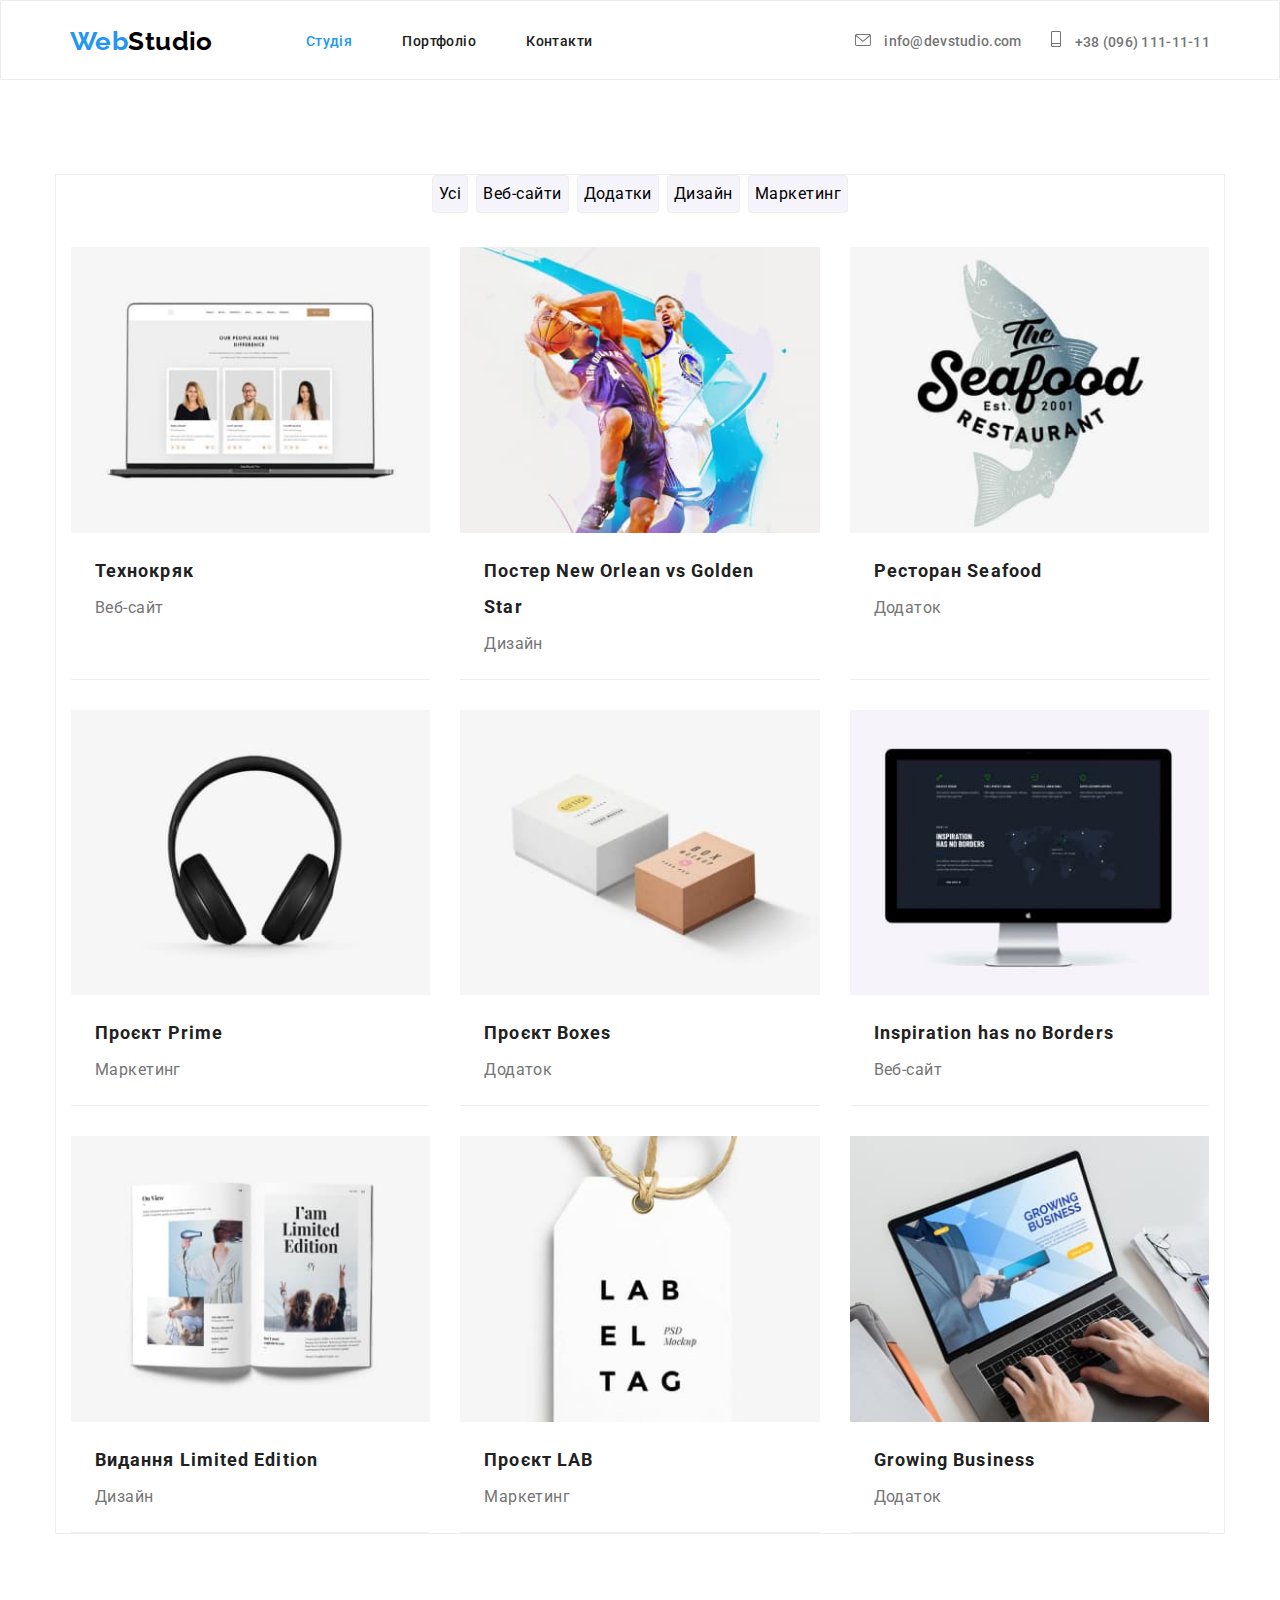
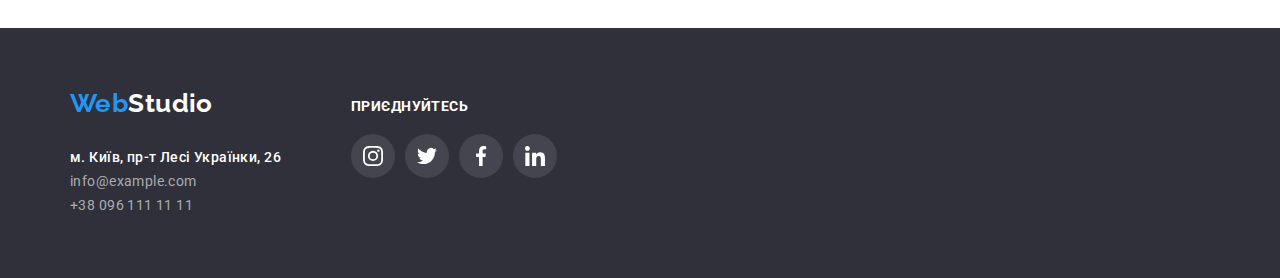
==== portfolio.html @ e9e8ea47 "hover" ====
<!DOCTYPE html>
<html lang="ru">
  <head>
    <link
      rel="stylesheet"
      href="https://cdnjs.cloudflare.com/ajax/libs/modern-normalize/1.0.0/modern-normalize.min.css"
    />
    <link rel="preconnect" href="https://fonts.googleapis.com" />
    <link rel="preconnect" href="https://fonts.gstatic.com" crossorigin />
    <link
      href="https://fonts.googleapis.com/css2?family=Raleway:wght@700&family=Roboto:wght@400;500;700;900&display=swap"
      rel="stylesheet"
    />

    <meta charset="UTF-8" />

    <meta name="viewport" content="width=device-width, initial-scale=1.0" />
    <title>Portfolio</title>
    <link rel="stylesheet" href="./css/styles.css" />
  </head>

  <body class="body">
     <header class="header">
      <section class="container main-nav">
        <h1 class="visually-hidden">Main</h1>
        <div class="header-logo">
          <a href="https://google.com" class="header-logo-link-1"
            ><span class="logo">Web</span><span class="header-logo-link-1">Studio</span></a
          >
        </div>

        <nav class="header-nav">
          <ul class="header-list">
            <li class="header-list-item"><a href="" class="list-item current">Студія</a></li>
            <li class="header-list-item">
              <a href="./portfolio.html" class="list-item">Портфоліо</a>
            </li>
            <li class="header-list-item"><a href="#contacts" class="list-item">Контакти</a></li>
          </ul>
        </nav>

        <ul class="contacts-list">
          <li class="contacts-list-item">
            <a href="info@devstudio.com" class="mail-tel">
              <svg class="icon-envelope" width="16" height="12">
                <use href="./images/icons.svg#envelope"/>
              </svg>
              info@devstudio.com</a
            >
          </li>
          <li class="contacts-list-item">
            <a href="tel:+380961111111" class="mail-tel">
              <svg class="icon-smartphone" width="10" height="16">
                <use href="./images/icons.svg#smartphone"/>
              </svg>

              +38 (096) 111-11-11
            </a>
          </li>
        </ul>
      </section>
    </header>
    <main>
      <section class="section">
        <h2 class="visually-hidden">Filter</h2>
        <div class="container portfolio">
          <ul class="button-list">
            <li><button type="button" class="button-list-item">Усі</button></li>
            <li><button type="button" class="button-list-item">Веб-сайти</button></li>
            <li><button type="button" class="button-list-item">Додатки</button></li>
            <li><button type="button" class="button-list-item">Дизайн</button></li>
            <li><button type="button" class="button-list-item">Маркетинг</button></li>
          </ul>

          <ul class="card-set">
            <li class="card-set-item">
              <article class="card">
                <div class="card-thumb">
                  <!-- обертка для картинки -->
                  <img src="./images/project1.jpg" alt="сторінка в інтернеті" width="370" />
                <p class="text-description">Ресурс пропонує комплексні пропозиції з різним рівнем функціоналу та сервісів. Все це дозволить відвідувачу отримати вичерпні відомості про компанію чи приватну особу.</p>
               </div>
                <div class="text-box">
                  <h3 class="portfolio-title">Технокряк</h3>
                  <p class="portfolio-text">Веб-сайт</p>
                </div>
              </article>
            </li>

            <li class="card-set-item">
              <article class="card">
                <div class="card-thumb">
                  <!-- обертка для картинки -->
                  <img src="./images/project2.jpg" alt="сторінка в інтернеті" width="370" />
                </div>
                <div class="text-box">
                  <h3 class="portfolio-title">Постер New Orlean vs Golden Star</h3>
                  <p class="portfolio-text">Дизайн</p>
                </div>
              </article>
            </li>

            <li class="card-set-item">
              <article class="card">
                <div class="card-thumb">
                  <!-- обертка для картинки -->
                  <img src="./images/project3.jpg" alt="сторінка в інтернеті" width="370" />
                </div>
                <div class="text-box">
                  <h3 class="portfolio-title">Ресторан Seafood</h3>
                  <p class="portfolio-text">Додаток</p>
                </div>
              </article>
            </li>

            <li class="card-set-item">
              <article class="card">
                <div class="card-thumb">
                  <!-- обертка для картинки -->
                  <img src="./images/project4.jpg" alt="сторінка в інтернеті" width="370" />
                </div>
                <div class="text-box">
                  <h3 class="portfolio-title">Проєкт Prime</h3>
                  <p class="portfolio-text">Маркетинг</p>
                </div>
              </article>
            </li>

            <li class="card-set-item">
              <article class="card">
                <div class="card-thumb">
                  <!-- обертка для картинки -->
                  <img src="./images/project5.jpg" alt="сторінка в інтернеті" width="370" />
                </div>
                <div class="text-box">
                  <h3 class="portfolio-title">Проєкт Boxes</h3>
                  <p class="portfolio-text">Додаток</p>
                </div>
              </article>
            </li>

            <li class="card-set-item">
              <article class="card">
                <div class="card-thumb">
                  <!-- обертка для картинки -->
                  <img src="./images/project6.jpg" alt="сторінка в інтернеті" width="370" />
                </div>
                <div class="text-box">
                  <h3 class="portfolio-title">Inspiration has no Borders</h3>
                  <p class="portfolio-text">Веб-сайт</p>
                </div>
              </article>
            </li>

            <li class="card-set-item">
              <article class="card">
                <div class="card-thumb">
                  <!-- обертка для картинки -->
                  <img src="./images/project7.jpg" alt="сторінка в інтернеті" width="370" />
                </div>
                <div class="text-box">
                  <h3 class="portfolio-title">Видання Limited Edition</h3>
                  <p class="portfolio-text">Дизайн</p>
                </div>
              </article>
            </li>
            <li class="card-set-item">
              <article class="card">
                <div class="card-thumb">
                  <!-- обертка для картинки -->
                  <img src="./images/project8.jpg" alt="сторінка в інтернеті" width="370" />
                </div>
                <div class="text-box">
                  <h3 class="portfolio-title">Проєкт LAB</h3>
                  <p class="portfolio-text">Маркетинг</p>
                </div>
              </article>
            </li>
            <li class="card-set-item">
              <article class="card">
                <div class="card-thumb">
                  <!-- обертка для картинки -->
                  <img src="./images/project9.jpg" alt="сторінка в інтернеті" width="370" />
                </div>
                <div class="text-box">
                  <h3 class="portfolio-title">Growing Business</h3>
                  <p class="portfolio-text">Додаток</p>
                </div>
              </article>
            </li>
          </ul>
        </div>
      </section>
    </main>

    <!-- Footer Portfolio -->
   <footer id="contacts" class="footer">
      <div class="container footer-section">
        <div class="logo-adress">
          <div class="footer-logo">
            <a href="https://google.com" class="footer-logo-link-1"
              ><span class="logo">Web</span><span class="footer-logo-link-1">Studio</span></a
            >
          </div>

          <address class="adress">
            <ul class="adress-list">
              <li>
                <a href="" class="adress-list-item-place">м. Київ, пр-т Лесі Українки, 26</a>
              </li>
              <li><a href="mailto:mango@mail.pig" class="adress-list-mail">info@example.com</a></li>
              <li><a href="tel:+1112223344" class="adress-list-tel">+38 096 111 11 11</a></li>
            </ul>
          </address>
        </div>

        <div class="footer-social-links">
          <p class="footer-subtitle">Приєднуйтесь</p>
          <ul class="footer-list">
            <li class="footer-list-item">
              <a href="" class="footer-icon-link">
                <svg class="footer-icon" width="20" height="20">
                  <use href="./images/icons.svg#instagram" />
                </svg>
              </a>
            </li>
            <li class="footer-list-item">
              <a href="" class="footer-icon-link">
                <svg class="footer-icon" width="20" height="20">
                  <use href="./images/icons.svg#twitter" />
                </svg>
              </a>
            </li>
            <li class="footer-list-item">
              <a href="" class="footer-icon-link">
                <svg class="footer-icon" width="20" height="20">
                  <use href="./images/icons.svg#facebook" />
                </svg>
              </a>
            </li>
            <li class="footer-list-item">
              <a href="" class="footer-icon-link">
                <svg class="footer-icon" width="20" height="20">
                  <use href="./images/icons.svg#linkedin"/>
                </svg>
              </a>
            </li>
          </ul>
        </div>
      </div>
    </footer>
     <script src="./js/modal.js"></script>
  </body>
</html>
---- css/styles.css ----
:root {
  --primary-text-color: rgb(33, 33, 33);
  --accent-color: rgba(33, 150, 243, 1);
  --icon-color: rgba(175, 177, 184, 1);
}

body {
  max-width: 1600px;
  font-family: 'Roboto', sans-serif;
  font-weight: 500;
  font-style: normal;
  font-size: 14px;
  color: var(--primary-text-color);
  background-color: rgba(255, 255, 255, 1);
  letter-spacing: 0.03em;
}

ul {
  list-style: none;
  padding-inline-start: 0px;
  margin-block-start: 0em;
  margin-block-end: 0em;
}

img {
  display: block; /* чтоб у картинки убрался маржин боттом */
  max-width: 100%; /* чтоб картинка не расширялась больше чем нужно */
}

h1,
h2,
h3,
h4,
p {
  margin: 0;
}

.visually-hidden {
  position: absolute;
  width: 1px;
  height: 1px;
  margin: -1px;
  border: 0;
  padding: 0;
  white-space: nowrap;
  clip-path: inset(100%);
  clip: rect(0 0 0 0);
  overflow: hidden;
}
/* Контейнер */

.container {
  margin: 0 auto; /*будет по центру */
  max-width: 1170px; /*ширина контейнера 1200 но отнимаем паддинги 15+15 (1200-30=1170) */
  padding-left: 15px;
  padding-right: 15px;
  /* padding: 15px делает репета и тогда ставит ширину видз 1200рх*/
}

.section {
  padding-top: 94px;
  padding-bottom: 94px;
}

/*шапка*/

.header {
  max-width: 100%;
  height: 80px;
  border: 1px solid rgba(236, 236, 236, 1);
}

/* main-nav */

.main-nav {
  display: flex;
  align-items: center;
}

.header-list {
  display: flex; /*ok */
  align-items: center;
  width: 281px;
  height: 16px;
  margin-left: 93px; /*ok*/
  margin-top: 32px;
  margin-bottom: 32px;
}

.header-list-item:not(:last-child) {
  margin-right: 50px;
}

.list-item {
  /* у строчных элементов не работает вертикальная геометрияЮ поэтому дисплей блок для ссылок делаем 
    тогда ссылка раздвигает ли и можно паддинг добавить , будет больше площадь куда нажать*/
  display: block;
  padding-top: 10px;
  padding-bottom: 10px;
  /* это необязательно */
  color: rgb(33, 33, 33);
  text-decoration: none;
}

.header-list .list-item.current {
  color: var(--accent-color);
}

.list-item:hover,
.header-list .list-item:focus {
  color: var(--accent-color);
}

.header-logo-link-1 {
  /* width: 145px;
    height: 31px; */
  font-family: 'Raleway', sans-serif;
  font-weight: 700;
  font-style: normal;
  font-size: 26px;
  line-height: 1.17;
  text-decoration: none;
  line-height: 1.17;
  text-decoration: none;
}
.logo {
  color: var(--accent-color);
  color: var(--accent-color);
}

.header-logo-link-1 {
  color: rgba(0, 0, 0, 1);
}

/*------------ICON ---------*/
/* .button{
  display: inline-block;
  align-items: center;
  padding: 10px, 10px;
  background-color: #882626;
  color: antiquewhite;
  text-decoration: none;
cursor: pointer;
}

.button > .icon{
  display: inline-block;
  width: 20px;
  height: 20px;
  margin-right: 10px;
  outline: 1px solid salmon;
  background-image: url(../images/photo1.jpg);
  background-size: contain;
}

.button::before{
  width: 20px;
  height: 20px;
  margin-right: 10px;
  outline: 1px solid salmon;
  background-color: #757575;
  color: aqua
  content: ""; obligatory
  background-image: url(../images/photo1.jpg);
  background-size: contain;


  .list-item::before{  
     display: block; чтоб сделать на всю ширину родителя
       height: 20px;
       content: ""; obligatory

  height: 20px;

}*/

.contacts-list {
  display: flex;
  margin-left: auto; /*прижимает вправо до концф контейнера*/
  align-items: center;
  font-size: 14px;
  font-weight: 500;
  line-height: 1.17;
  letter-spacing: 0.02em;
  text-align: left;
  gap: 30px;
}

.contacts-list-item {
  display: flex;
  text-decoration: none;
  color: rgba(117, 117, 117, 1);
}

.mail-tel {
  color: rgba(117, 117, 117, 1);
  text-decoration: none;
}

.icon-smartphone,
.icon-envelope {
  fill: currentColor;
  margin-right: 10px;
}

.mail-tel:hover,
.mail-tel:focus {
  color: var(--accent-color);
}

.icon-smartphone:hover,
.icon-smartphone:focus,
.icon-envelope:hover,
.icon-envelope:focus {
  fill: var(--accent-color);
}

/* Приклад ::before 
.tel::before {
  display: block;
  height: 16px;
  width: 10px;
  content: '';
  background-image: url(../images/smartphone.png);
  background-repeat: no-repeat;
} */

/*Перший блок*/

.main {
  padding-top: 200px;
  padding-bottom: 200px;
  background-color: rgba(47, 48, 58, 1);
}

.overlay {
  max-width: 1600px;
  min-height: 600px;
  outline: 1px solid purple;
  margin-left: auto;
  margin-right: auto;
  background-color: #c4c4c4;
  background-image: rgba(47, 48, 58, 0.4);
  background-image: linear-gradient(to right, rgba(0, 0, 0, 0, 5), rgba(0, 0, 0, 0, 5));
  background-image: url(../images/overlay.jpg);
  background-repeat: no-repeat;
  background-size: cover;
  background-position: center;
}

.tittle {
  width: 696px;
  margin: 0 auto;
  margin-block-start: 0px;
  margin-block-end: 0px;
  margin-bottom: 30px;
  font-size: 44px;
  font-weight: 900;
  text-align: center;
  line-height: 1.36;
  text-transform: uppercase;
  letter-spacing: 0.06em;
  color: rgba(255, 255, 255, 1);
  /* background-color: teal; */
}

.button {
  margin: 0 auto;
  display: block;
  min-width: 200px;
  height: 50px;
  font-family: inherit;
  font-size: 16px;
  line-height: 1.88;
  font-weight: 700;
  letter-spacing: 0.06em;
  background: var(--accent-color);
  color: rgba(255, 255, 255, 1);
  box-shadow: 0px 4px 4px 0px rgba(0, 0, 0, 0.15);
  border: 1px solid transparent;
  cursor: pointer;
  border-radius: 4px;
  /* add padding?
    transparent border not obligatory
    display inline block
    это у нас не ссылка поэтому не нужно инлайн и паддинг */
}

/* .button:hover,
button:focus {
  border-radius: 4px;
} */

/* ----------------------Features----------------------------*/
.icon-vector-ul {
  display: flex;
}

.icon-vector {
  background-color: #2f303a;
  width: 270px;
  height: 120px;
  margin-right: 30px;
  display: flex;
  align-items: center;
  justify-content: center;
}

.icon-svg {
  width: 100%;
  height: 100%;
}

.features {
  padding-bottom: 0;
}

.features-list {
  display: flex;
  flex-wrap: wrap;
  margin-left: -30px;
  justify-content: center;
  align-items: center;
  outline: 1px solid #2f303a;
}

.features-item {
  flex-basis: calc(100% / 4 - 30px);
  margin-left: 30px;
  height: 100%;
}

.features-image {
  background-color: rgba(245, 244, 250, 1);
  display: flex;
  width: 100%;
  height: 120px;
  border-radius: 4px;
  align-items: center;
  justify-content: center;
}

/* .image{
  display: block;
  width: 270px;
  height: 120px;
} */
/* 

/* .features-item::before {
  display: block;
  height: 120px;
  content: '';
  background-image: url(../images/antenna.png); */
/* background-size: contain; */
/* background-repeat: no-repeat;
  background-position: center;
  background-color: rgba(245, 244, 250, 1);
  border-radius: 4px;
}

.features-item:nth-child(2):before {
  /* можна через доп класс задавать свойства */
/* background-image: url(../images/clock.png);
}

.features-item:nth-child(3):before {
  background-image: url(../images/diagram.png);
}

.features-item:nth-child(4):before {
  background-image: url(../images/astronaut.png);
} */

.features-text {
  font-family: Roboto;
  font-size: 14px;
  font-weight: 400;
  color: rgba(117, 117, 117, 1);
}

.features-subtitle {
  margin-top: 30px;
  margin-bottom: 10px;
  font-family: Roboto;
  font-size: 14px;
  font-weight: 700;
  line-height: 1.2;
  text-transform: uppercase;
}

/*About*/

.about-title,
.team-title,
.clients-title {
  font-size: 36px;
  font-weight: 700;
  line-height: 1.2;
  text-align: center;
  margin: 0;
  margin-bottom: 50px;
}

.about-list {
  display: flex;
  flex-wrap: wrap;
  margin-left: -30px;
}

.about-list-item {
  flex-basis: calc(100% / 3 - 30px);
  margin-left: 30px;
}

/* Варіант: .about-list-item:not(:last-child) {
    margin-right: 30px;
  } */

/*-------------------------Team---------------------------*/

.team {
  background-color: #f5f4fa;
}

.team-list {
  margin: 0; /*reset */
  padding: 0;
  display: flex;
  flex-wrap: wrap;
  margin-left: -30px;
  margin-top: -30px;
}

.team-list > .team-item {
  margin: 0; /*reset */
  padding: 0;
  flex-basis: calc(100% / 4 - 30px);
  margin-left: 30px;
  margin-top: 30px;
  background-color: #ffffff;
  /* border-bottom: 1px solid rgba(238, 238, 238, 1);
  border-bottom-radius: 0px, 0px, 4px, 4px; */
  box-shadow: 0px 2px 1px 0px #00000033;
  box-shadow: 0px 1px 1px 0px #00000024;
  box-shadow: 0px 1px 3px 0px #0000001f;
}

.team-text-box {
  padding-top: 30px;
  padding-bottom: 16px;
}

.team-text-box > p {
  font-weight: 400;
  font-size: 16px;
  line-height: 1.2;
  text-align: center;
  color: #757575;
  margin-block-end: 0;
  margin-block-start: 0;
}

.team-text-box > h3 {
  /* padding-top: 30px; */
  margin-block-end: 0;
  margin-block-start: 0;
  margin-bottom: 10px;
  font-size: 16px;
  line-height: 1.2;
  text-align: center;
  color: #212121;
}

/* ---------------------Social icons____ */
.social-list {
  display: flex;
  justify-content: center;
  margin-bottom: 30px;
}

.social-list-item {
  width: 44px;
  height: 44px;
  display: flex;
  margin-left: 10px;
}

.social-list-item:nth-child(1) {
  margin-left: 0;
}

.icon-link {
  padding: 0;
  border: none;
  width: 100%;
  height: 100%;
  background-color: rgba(255, 255, 255, 1);
  color: rgba(
    175,
    177,
    184,
    1
  ); /*задаем цвет чтоб задать потом киррент колир тогда ховер будет легко поставить */
  border-radius: 50%;
  display: flex;
  justify-content: center;
  align-items: center;
}

.icon {
  fill: currentColor;
}

.icon-link:hover,
.icon-link:focus {
  background-color: var(--accent-color);
  color: rgba(255, 255, 255, 1);
}

/* -------------Clients-------------------------- */

.clients-list {
  display: flex;
  flex-wrap: wrap;
  justify-content: center;
  margin: 0;
  margin-right: -30px;
  margin-top: -30px;
}

.clients-item {
  margin: 0;
  flex-basis: calc(100% / 6 - 30px);
  margin-right: 30px;
  margin-top: 30px;
  height: 92px;
}

.clients-link {
  padding: 0;
  width: 100%;
  height: 100%;
  display: flex;
  justify-content: center;
  align-items: center;
  border: 1px solid var(--icon-color);
  border-radius: 4px;
  color: var(--icon-color);
}

.icon-clients {
  fill: currentColor;
}

.clients-link:hover,
.clients-link:focus {
  border: 1px solid var(--accent-color);
}

.clients-link:hover .icon-clients,
.clients-link:focus .icon-clients {
  fill: var(--accent-color);
}

/* ---------------Footer------------------ */

.footer {
  padding-top: 60px;
  padding-bottom: 60px;
  background: #2f303a;
}

.footer-section {
  display: flex;
}

.logo-adress {
  display: block;
}
.footer-logo {
  margin-bottom: 28px;
}

.footer-logo-link-1 {
  width: 145px;
  height: 31px;
  font-family: 'Raleway', sans-serif;
  font-weight: 700;
  font-style: normal;
  font-size: 26px;
  line-height: 1.17;
}
.logo {
  color: var(--accent-color);
}

.footer-logo-link-1 {
  color: #ffffff;
  text-decoration: none;
}

.adress-list {
  margin-top: 28px;
  line-height: 1.7;
  font-style: normal;
}

.adress-list-mail,
.adress-list-tel {
  font-weight: 400;
  line-height: 1.7;
  letter-spacing: 0.03em;
  text-align: left;
  text-decoration: none;
  color: rgb(255, 255, 255, 0.6);
}

.adress-list-mail {
  padding-bottom: 12px;
}

.adress-list-item-place {
  color: #ffffff;
  padding-bottom: 12px;
  text-decoration: none;
  gap: 12px;
}

/*--------footer-list -------------------------------*/

.footer-social-links {
  margin-top: 10px;
  margin-left: 70px;
}

.footer-list {
  display: flex;
  justify-content: center;
  margin: 0;
}
.footer-subtitle {
  margin-bottom: 20px;
  font-weight: 700;
  font-size: 14px;
  line-height: 1.17;
  text-transform: uppercase;
  color: rgba(255, 255, 255, 1);
}

.footer-list-item {
  display: flex;
  margin-left: 10px;
  width: 44px;
  height: 44px;
}

.footer-list-item:nth-child(1) {
  margin: 0;
}

.footer-icon-link {
  padding: 0;
  border: none;
  display: flex;
  width: 100%;
  height: 100%;
  background: rgba(255, 255, 255, 0.1);
  border-radius: 50%;
  justify-content: center;
  align-items: center;
  color: rgba(255, 255, 255, 1);
}

.footer-icon {
  fill: currentColor;
}

.footer-icon-link:hover,
.footer-icon-link:focus {
  background-color: var(--accent-color);
}

/*------------------------------------------------------------ Portfolio -------------------------------*/

/* Button section */
.button-list {
  display: flex;
  /* margin-top: 94px; */
  justify-content: center;
  gap: 8px;
  margin-bottom: 34px;
}

.button-list-item {
  height: 38px;
  border-radius: 4px;
  background: var(--accent-color);
  font-family: inherit;
  font-size: 16px;
  line-height: 1.63;
  text-align: center;
  letter-spacing: 0.03em;
  background-color: #f5f4fa;
  border: 1px solid rgba(238, 238, 238, 1);
  border-radius: 4px;
}

.button-list-item:hover,
.button-list-item:focus {
  background-color: var(--accent-color);
  color: rgba(255, 255, 255, 1);
}

/* Portfolio List Section */

.portfolio {
  border: 1px solid rgba(238, 238, 238, 1);
  /* margin-left: -30px; */
}

.card-set {
  margin: 0; /*reset */
  padding: 0;
  display: flex;
  flex-wrap: wrap;
  /* justify-content: space-between;  */
  /* margin-right: 0px; */
  margin-left: -30px;
  margin-top: -30px;
}

.card-set > .card-set-item {
  margin: 0; /*reset */
  padding: 0;
  flex-basis: calc(100% / 3 - 30px);
  /*тоже самое что и ширина , хотим 3 колонки чтоб всега было */
  margin-left: 30px;
  margin-top: 30px;
  border-bottom: 1px solid rgba(238, 238, 238, 1);
}

.card-thumb {
  position: relative;
}

.card-thumb::before {
  display: inline-block;
  position: absolute;
  content: '';
  width: 100%;
  height: 100%;
  background-color: rgba(33, 150, 243, 0.9);
  opacity: 0;
}

.card-thumb:hover::before {
  /*При ховере сюда возьми его бивор и примени стили */
  opacity: 1;
  cursor: pointer;
}

.text-description {
  position: absolute;
  top: 50%;
  left: 50%;
  transform: translate(-50%, -50%);
  color: #ffffff;
  /* outline: 2px solid sandybrown; */
  opacity: 0;
  font-size: 18px;
  width: 322px;
  line-height: 1.56;
  font-weight: 400;
}

.card-thumb:hover .text-description {
  opacity: 1;
}
/* .card-set-item:hover .card-thumb{
    /* position: absolute; */

/* top: 50%;
    left:50%;
    transform: translate(-50%, -50%);} */

.text-box {
  padding-top: 20px;
  padding-bottom: 20px;
  padding-left: 24px;
  padding-right: 24px;
}

.portfolio-title {
  margin-block-end: 0;
  margin-block-start: 0;
  font-size: 18px;
  font-weight: 700;
  line-height: 2;
  letter-spacing: 0.06em;
  text-align: left;
}

.portfolio-text {
  margin-block-end: 0;
  margin-block-start: 0;
  margin-top: 4px;
  font-size: 16px;
  font-weight: 400;
  line-height: 1.88;
  text-align: left;
  color: rgba(117, 117, 117, 1);
}
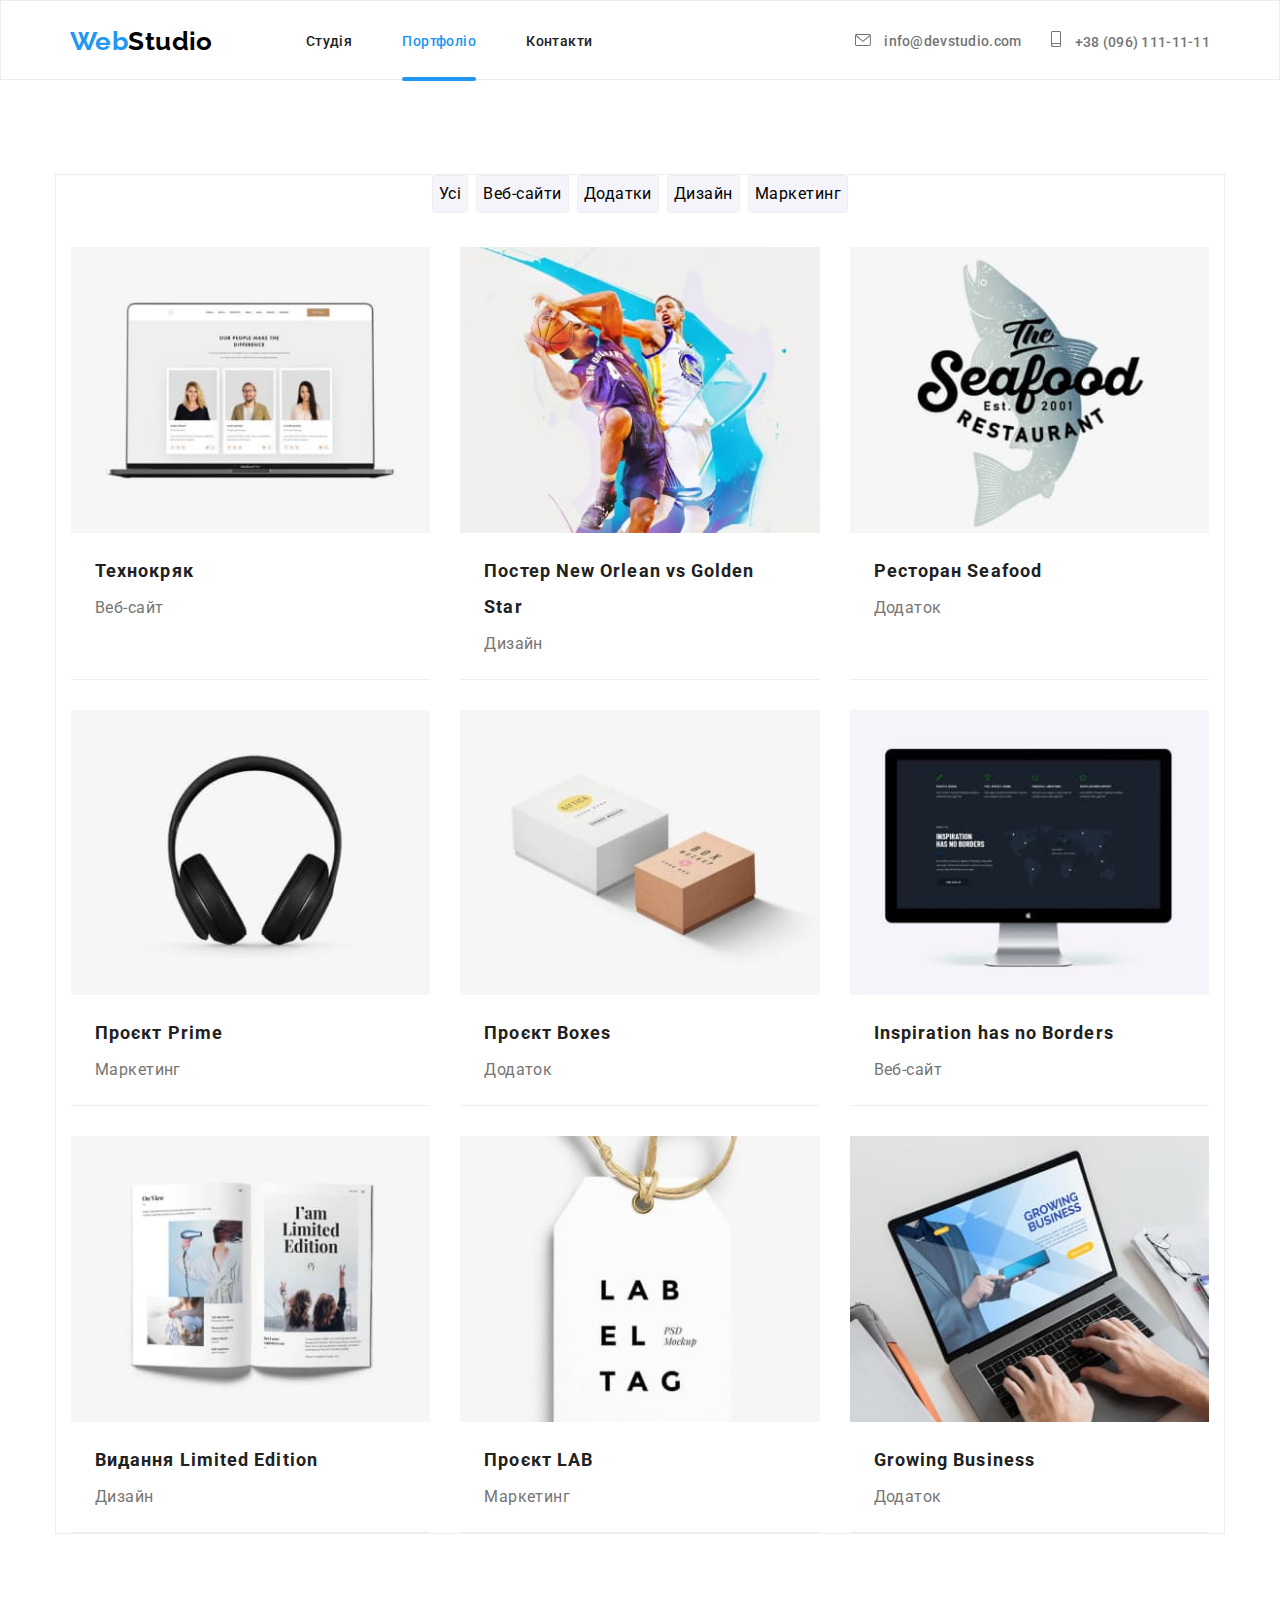
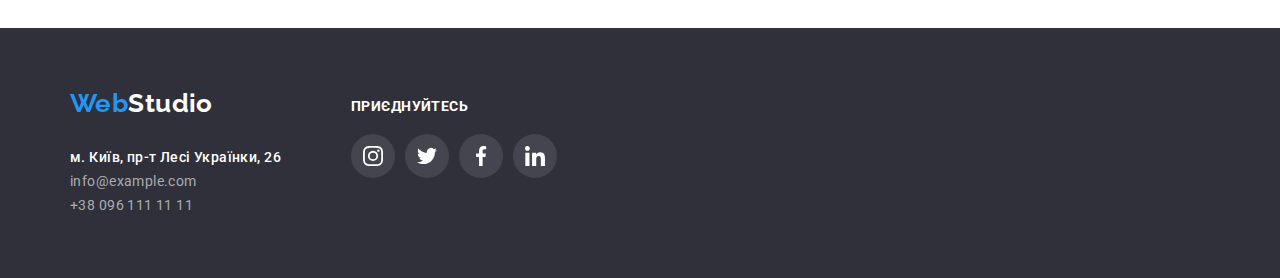
==== commit 128b0c21: "overlay" ====
--- a/portfolio.html
+++ b/portfolio.html
@@ -31,9 +31,9 @@
 
         <nav class="header-nav">
           <ul class="header-list">
-            <li class="header-list-item"><a href="" class="list-item current">Студія</a></li>
+            <li class="header-list-item"><a href="./index.html" class="list-item">Студія</a></li>
             <li class="header-list-item">
-              <a href="./portfolio.html" class="list-item">Портфоліо</a>
+              <a href="./portfolio.html" class="list-item current">Портфоліо</a>
             </li>
             <li class="header-list-item"><a href="#contacts" class="list-item">Контакти</a></li>
           </ul>
@@ -78,8 +78,8 @@
                 <div class="card-thumb">
                   <!-- обертка для картинки -->
                   <img src="./images/project1.jpg" alt="сторінка в інтернеті" width="370" />
-                <p class="text-description">Ресурс пропонує комплексні пропозиції з різним рівнем функціоналу та сервісів. Все це дозволить відвідувачу отримати вичерпні відомості про компанію чи приватну особу.</p>
-               </div>
+                <div class="card-overlay"><p class="text-description">Ресурс пропонує комплексні пропозиції з різним рівнем функціоналу та сервісів. Все це дозволить відвідувачу отримати вичерпні відомості про компанію чи приватну особу.</p>
+               </div></div>
                 <div class="text-box">
                   <h3 class="portfolio-title">Технокряк</h3>
                   <p class="portfolio-text">Веб-сайт</p>
--- a/css/styles.css
+++ b/css/styles.css
@@ -91,15 +91,31 @@
   margin-right: 50px;
 }
 
+.header-list-item {
+  position: relative;
+}
+
 .list-item {
   /* у строчных элементов не работает вертикальная геометрияЮ поэтому дисплей блок для ссылок делаем 
     тогда ссылка раздвигает ли и можно паддинг добавить , будет больше площадь куда нажать*/
   display: block;
-  padding-top: 10px;
-  padding-bottom: 10px;
+  padding-top: 32px;
+  padding-bottom: 32px;
   /* это необязательно */
   color: rgb(33, 33, 33);
   text-decoration: none;
+}
+
+.list-item.current::after {
+  display: block;
+  position: absolute;
+  content: '';
+  width: 100%;
+  height: 4px;
+  background-color: var(--accent-color);
+  border-radius: 4px;
+  left: 0;
+  bottom: 0;
 }
 
 .header-list .list-item.current {
@@ -188,6 +204,7 @@
 
 .contacts-list-item {
   display: flex;
+  justify-content: baseline;
   text-decoration: none;
   color: rgba(117, 117, 117, 1);
 }
@@ -236,13 +253,12 @@
 .overlay {
   max-width: 1600px;
   min-height: 600px;
-  outline: 1px solid purple;
   margin-left: auto;
   margin-right: auto;
-  background-color: #c4c4c4;
+  background-color: rgba(196, 196, 196, 1);
+  background-image: url(../images/overlay.jpg);
   background-image: rgba(47, 48, 58, 0.4);
   background-image: linear-gradient(to right, rgba(0, 0, 0, 0, 5), rgba(0, 0, 0, 0, 5));
-  background-image: url(../images/overlay.jpg);
   background-repeat: no-repeat;
   background-size: cover;
   background-position: center;
@@ -291,6 +307,40 @@
   border-radius: 4px;
 } */
 
+/* ----------------------Modal----------------------------*/
+
+.backdrop {
+  position: fixed;
+  top: 0;
+  left: 0;
+  width: 100%;
+  height: 100%;
+  background-color: rgba(0, 0, 0, 0.2);
+  opacity: 1;
+  transition: opacity 250ms cubic-bezier(0.4, 0, 0.2, 1);
+}
+
+.backdrop.is-hidden {
+  opacity: 0;
+  pointer-events: none; /*при таком классе на єлемент не действуют никакие собітия */
+}
+
+.backdrop.is-hidden .modal {
+  transform: translate(-50%, -50%) scale(0.9); /*стилі для схованої модалки */
+}
+.modal {
+  position: absolute;
+  top: 50%;
+  left: 50%;
+  transform: translate(-50%, -50%) scale(1); /*властивість була перебита тому через пробіл записуємо */
+  min-width: 528px;
+  min-height: 581px;
+  padding: 15px;
+  background-color: rgba(255, 255, 255, 1);
+  /* transform: scale(1); */
+  transition: transform 250ms cubic-bezier(0.4, 0, 0.2, 1);
+}
+
 /* ----------------------Features----------------------------*/
 .icon-vector-ul {
   display: flex;
@@ -411,6 +461,36 @@
 .about-list-item {
   flex-basis: calc(100% / 3 - 30px);
   margin-left: 30px;
+  position: relative;
+}
+
+.about-list-item::after {
+  display: inline-block;
+  content: '';
+  position: absolute;
+  width: 100%;
+  height: 70px;
+  background-color: rgba(47, 48, 58, 0.8);
+  left: 0;
+  bottom: 0;
+}
+.label-item {
+  position: relative;
+  display: flex;
+  justify-content: center;
+}
+.label {
+  position: absolute;
+  display: flex;
+  font-size: 14px;
+  font-weight: 700;
+  line-height: 1.17;
+  text-transform: uppercase;
+  text-align: center;
+  color: rgba(255, 255, 255, 1);
+  bottom: 27px;
+  z-index: 1;
+  /* transform: translate(-50%,-50%); */
 }
 
 /* Варіант: .about-list-item:not(:last-child) {
@@ -432,15 +512,14 @@
   margin-top: -30px;
 }
 
-.team-list > .team-item {
+.team-item {
   margin: 0; /*reset */
   padding: 0;
   flex-basis: calc(100% / 4 - 30px);
   margin-left: 30px;
   margin-top: 30px;
   background-color: #ffffff;
-  /* border-bottom: 1px solid rgba(238, 238, 238, 1);
-  border-bottom-radius: 0px, 0px, 4px, 4px; */
+  border-radius: 0px 0px 4px 4px;
   box-shadow: 0px 2px 1px 0px #00000033;
   box-shadow: 0px 1px 1px 0px #00000024;
   box-shadow: 0px 1px 3px 0px #0000001f;
@@ -730,7 +809,7 @@
   margin-top: -30px;
 }
 
-.card-set > .card-set-item {
+.card-set-item {
   margin: 0; /*reset */
   padding: 0;
   flex-basis: calc(100% / 3 - 30px);
@@ -739,9 +818,23 @@
   margin-top: 30px;
   border-bottom: 1px solid rgba(238, 238, 238, 1);
 }
+.card {
+  width: 100%;
+  margin-left: auto;
+  margin-right: auto;
+  overflow: hidden;
+  cursor: pointer;
+}
 
 .card-thumb {
   position: relative;
+  overflow: hidden;
+}
+
+.card-thumb:hover {
+  box-shadow: 1px 4px 6px 0px rgba(0, 0, 0, 0.16);
+  box-shadow: 0px 4px 4px 0px rgba(0, 0, 0, 0.06);
+  box-shadow: 0px 1px 1px 0px rgba(0, 0, 0, 0.12);
 }
 
 .card-thumb::before {
@@ -750,21 +843,28 @@
   content: '';
   width: 100%;
   height: 100%;
+  top: 0;
+  left: 0;
   background-color: rgba(33, 150, 243, 0.9);
   opacity: 0;
-}
-
-.card-thumb:hover::before {
+  transform: translateY(100%);
+  transition: transform 250ms cubic-bezier(0.4, 0, 0.2, 1);
+}
+
+.card:hover .card-thumb::before {
   /*При ховере сюда возьми его бивор и примени стили */
   opacity: 1;
-  cursor: pointer;
+}
+
+.card:hover .card-thumb::before {
+  transform: translateY(0);
 }
 
 .text-description {
   position: absolute;
-  top: 50%;
-  left: 50%;
-  transform: translate(-50%, -50%);
+  top: 0;
+  left: 0;
+  transform: translate(-50%, -50%) translateY(100%);
   color: #ffffff;
   /* outline: 2px solid sandybrown; */
   opacity: 0;
@@ -772,17 +872,13 @@
   width: 322px;
   line-height: 1.56;
   font-weight: 400;
-}
-
-.card-thumb:hover .text-description {
+  transition: transform 250ms cubic-bezier(0.4, 0, 0.2, 1);
+}
+
+.card:hover .text-description {
   opacity: 1;
-}
-/* .card-set-item:hover .card-thumb{
-    /* position: absolute; */
-
-/* top: 50%;
-    left:50%;
-    transform: translate(-50%, -50%);} */
+  transform: translate(-50%, -50%) translateY(0);
+}
 
 .text-box {
   padding-top: 20px;
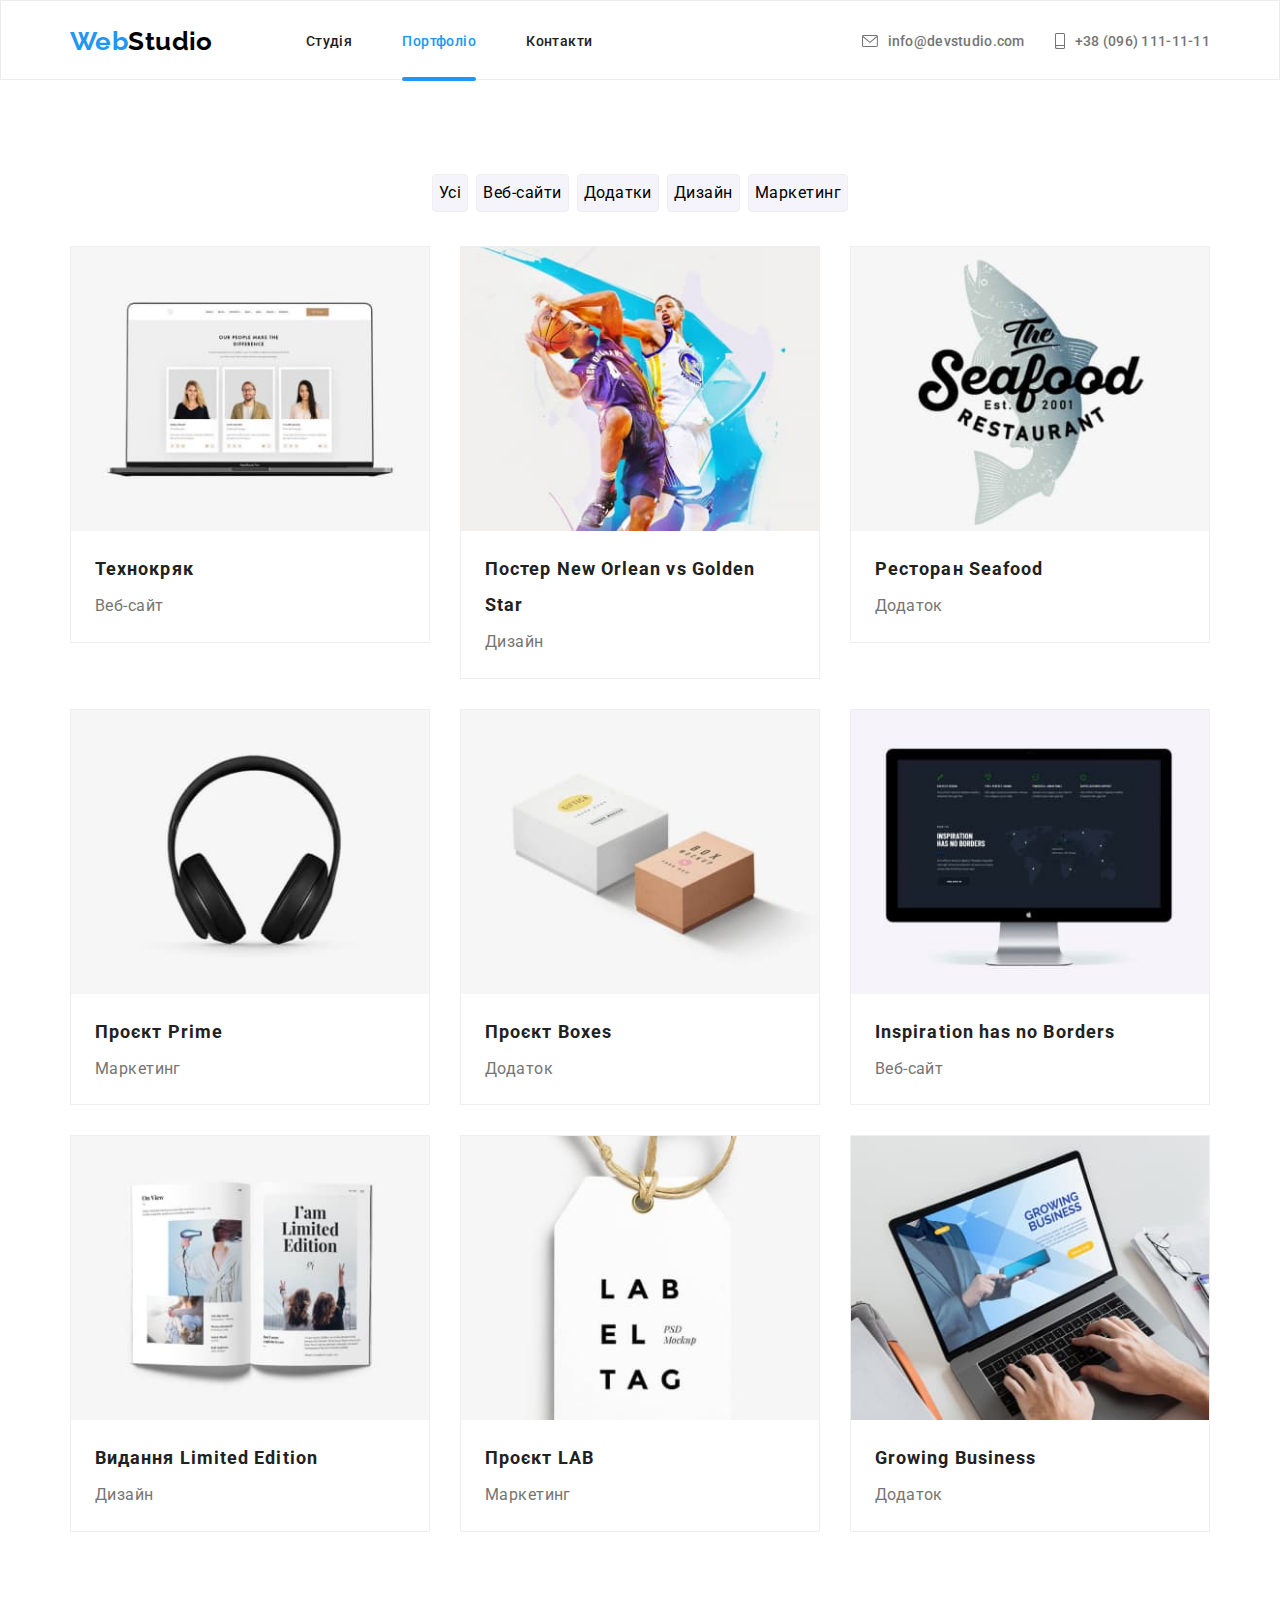
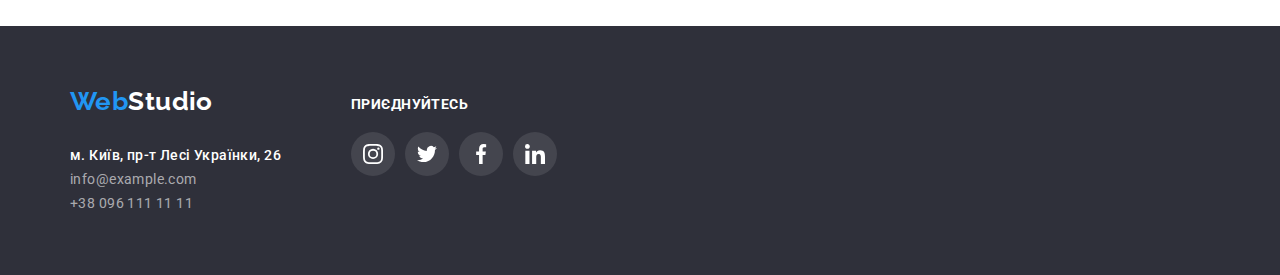
==== commit 89a23eb5: "ready" ====
--- a/portfolio.html
+++ b/portfolio.html
@@ -74,7 +74,7 @@
 
           <ul class="card-set">
             <li class="card-set-item">
-              <article class="card">
+              <a href="" class="card">
                 <div class="card-thumb">
                   <!-- обертка для картинки -->
                   <img src="./images/project1.jpg" alt="сторінка в інтернеті" width="370" />
@@ -84,11 +84,11 @@
                   <h3 class="portfolio-title">Технокряк</h3>
                   <p class="portfolio-text">Веб-сайт</p>
                 </div>
-              </article>
-            </li>
-
-            <li class="card-set-item">
-              <article class="card">
+                 </a>
+            </li>
+
+            <li class="card-set-item">
+              <a href="" class="card">
                 <div class="card-thumb">
                   <!-- обертка для картинки -->
                   <img src="./images/project2.jpg" alt="сторінка в інтернеті" width="370" />
@@ -97,11 +97,11 @@
                   <h3 class="portfolio-title">Постер New Orlean vs Golden Star</h3>
                   <p class="portfolio-text">Дизайн</p>
                 </div>
-              </article>
-            </li>
-
-            <li class="card-set-item">
-              <article class="card">
+           </a>
+            </li>
+
+            <li class="card-set-item">
+         <a href="" class="card">
                 <div class="card-thumb">
                   <!-- обертка для картинки -->
                   <img src="./images/project3.jpg" alt="сторінка в інтернеті" width="370" />
@@ -110,11 +110,11 @@
                   <h3 class="portfolio-title">Ресторан Seafood</h3>
                   <p class="portfolio-text">Додаток</p>
                 </div>
-              </article>
-            </li>
-
-            <li class="card-set-item">
-              <article class="card">
+          </a>
+            </li>
+
+            <li class="card-set-item">
+            <a href="" class="card">
                 <div class="card-thumb">
                   <!-- обертка для картинки -->
                   <img src="./images/project4.jpg" alt="сторінка в інтернеті" width="370" />
@@ -123,11 +123,11 @@
                   <h3 class="portfolio-title">Проєкт Prime</h3>
                   <p class="portfolio-text">Маркетинг</p>
                 </div>
-              </article>
-            </li>
-
-            <li class="card-set-item">
-              <article class="card">
+                </a>
+            </li>
+
+            <li class="card-set-item">
+                <a href="" class="card">
                 <div class="card-thumb">
                   <!-- обертка для картинки -->
                   <img src="./images/project5.jpg" alt="сторінка в інтернеті" width="370" />
@@ -136,11 +136,11 @@
                   <h3 class="portfolio-title">Проєкт Boxes</h3>
                   <p class="portfolio-text">Додаток</p>
                 </div>
-              </article>
-            </li>
-
-            <li class="card-set-item">
-              <article class="card">
+               </a>
+            </li>
+
+            <li class="card-set-item">
+                 <a href="" class="card">
                 <div class="card-thumb">
                   <!-- обертка для картинки -->
                   <img src="./images/project6.jpg" alt="сторінка в інтернеті" width="370" />
@@ -149,11 +149,11 @@
                   <h3 class="portfolio-title">Inspiration has no Borders</h3>
                   <p class="portfolio-text">Веб-сайт</p>
                 </div>
-              </article>
-            </li>
-
-            <li class="card-set-item">
-              <article class="card">
+                 </a>
+            </li>
+
+            <li class="card-set-item">
+                <a href="" class="card">
                 <div class="card-thumb">
                   <!-- обертка для картинки -->
                   <img src="./images/project7.jpg" alt="сторінка в інтернеті" width="370" />
@@ -162,10 +162,10 @@
                   <h3 class="portfolio-title">Видання Limited Edition</h3>
                   <p class="portfolio-text">Дизайн</p>
                 </div>
-              </article>
-            </li>
-            <li class="card-set-item">
-              <article class="card">
+               </a>
+            </li>
+            <li class="card-set-item">
+                <a href="" class="card">
                 <div class="card-thumb">
                   <!-- обертка для картинки -->
                   <img src="./images/project8.jpg" alt="сторінка в інтернеті" width="370" />
@@ -174,10 +174,10 @@
                   <h3 class="portfolio-title">Проєкт LAB</h3>
                   <p class="portfolio-text">Маркетинг</p>
                 </div>
-              </article>
-            </li>
-            <li class="card-set-item">
-              <article class="card">
+    </a>
+            </li>
+            <li class="card-set-item">
+                <a href="" class="card">
                 <div class="card-thumb">
                   <!-- обертка для картинки -->
                   <img src="./images/project9.jpg" alt="сторінка в інтернеті" width="370" />
@@ -186,7 +186,7 @@
                   <h3 class="portfolio-title">Growing Business</h3>
                   <p class="portfolio-text">Додаток</p>
                 </div>
-              </article>
+              </a>
             </li>
           </ul>
         </div>
--- a/css/styles.css
+++ b/css/styles.css
@@ -104,6 +104,7 @@
   /* это необязательно */
   color: rgb(33, 33, 33);
   text-decoration: none;
+  transition: color 250ms cubic-bezier(0.4, 0, 0.2, 1);
 }
 
 .list-item.current::after {
@@ -122,8 +123,7 @@
   color: var(--accent-color);
 }
 
-.list-item:hover,
-.header-list .list-item:focus {
+.list-item:hover, .list-item:focus {
   color: var(--accent-color);
 }
 
@@ -204,7 +204,8 @@
 
 .contacts-list-item {
   display: flex;
-  justify-content: baseline;
+
+  /* justify-content: baseline; */
   text-decoration: none;
   color: rgba(117, 117, 117, 1);
 }
@@ -212,12 +213,16 @@
 .mail-tel {
   color: rgba(117, 117, 117, 1);
   text-decoration: none;
+  display: flex;
+  align-items: center;
+  transition: color 250ms cubic-bezier(0.4, 0, 0.2, 1);
 }
 
 .icon-smartphone,
 .icon-envelope {
   fill: currentColor;
   margin-right: 10px;
+  transition: fill 250ms cubic-bezier(0.4, 0, 0.2, 1);
 }
 
 .mail-tel:hover,
@@ -317,11 +322,13 @@
   height: 100%;
   background-color: rgba(0, 0, 0, 0.2);
   opacity: 1;
-  transition: opacity 250ms cubic-bezier(0.4, 0, 0.2, 1);
+  transition: opacity 250ms cubic-bezier(0.4, 0, 0.2, 1), 
+  visibility 250ms cubic-bezier(0.4, 0, 0.2, 1);
 }
 
 .backdrop.is-hidden {
   opacity: 0;
+  visibility: hidden;
   pointer-events: none; /*при таком классе на єлемент не действуют никакие собітия */
 }
 
@@ -335,10 +342,40 @@
   transform: translate(-50%, -50%) scale(1); /*властивість була перебита тому через пробіл записуємо */
   min-width: 528px;
   min-height: 581px;
-  padding: 15px;
+  /* padding-top: 8px;
+   padding-right: 8px;
+  padding-left: 490px; */
   background-color: rgba(255, 255, 255, 1);
+  border-radius: 4px;
+  box-shadow: 0px 2px 1px 0px rgba(0, 0, 0, 0.2);
+box-shadow: 0px 1px 1px 0px rgba(0, 0, 0, 0.14);
+box-shadow: 0px 1px 3px 0px rgba(0, 0, 0, 0.12);
+
   /* transform: scale(1); */
   transition: transform 250ms cubic-bezier(0.4, 0, 0.2, 1);
+}
+.no-scroll{
+  overflow: hidden;
+}
+
+.modal-button {
+  position: absolute;
+  right: 8px;
+  top: 8px;
+  display: inline-block;
+padding: 0;
+     width: 30px;
+  height: 30px;
+  background-color:rgba(255, 255, 255, 1);
+  border-radius: 50%;
+  border: 1px solid rgba(0, 0, 0, 0.1);
+  cursor: pointer;
+  
+}
+
+.icon-modal {
+  fill: rgba(0, 0, 0, 1);
+
 }
 
 /* ----------------------Features----------------------------*/
@@ -370,7 +407,6 @@
   flex-wrap: wrap;
   margin-left: -30px;
   justify-content: center;
-  align-items: center;
   outline: 1px solid #2f303a;
 }
 
@@ -461,36 +497,34 @@
 .about-list-item {
   flex-basis: calc(100% / 3 - 30px);
   margin-left: 30px;
-  position: relative;
-}
-
-.about-list-item::after {
-  display: inline-block;
-  content: '';
-  position: absolute;
-  width: 100%;
-  height: 70px;
-  background-color: rgba(47, 48, 58, 0.8);
-  left: 0;
-  bottom: 0;
-}
+  
+}
+
 .label-item {
-  position: relative;
-  display: flex;
-  justify-content: center;
-}
+ position: relative;
+
+}
+
+
 .label {
   position: absolute;
-  display: flex;
+  bottom: 0;
+  display: flex;
+  align-items: center;
+  justify-content: center;
+  width: 100%;
+  height: 70px;
   font-size: 14px;
   font-weight: 700;
   line-height: 1.17;
   text-transform: uppercase;
   text-align: center;
   color: rgba(255, 255, 255, 1);
-  bottom: 27px;
-  z-index: 1;
-  /* transform: translate(-50%,-50%); */
+  background-color: rgba(47, 48, 58, 0.8);
+  
+  white-space: nowrap; /* забороняємо пренос на нову строку*/
+   overflow: hidden; /*ховаємо все зайве але треба падінги поставити */
+  text-overflow: ellipsis;
 }
 
 /* Варіант: .about-list-item:not(:last-child) {
@@ -585,10 +619,12 @@
   display: flex;
   justify-content: center;
   align-items: center;
+  transition: background-color 250ms cubic-bezier(0.4, 0, 0.2, 1);
 }
 
 .icon {
   fill: currentColor;
+  transition: color 250ms cubic-bezier(0.4, 0, 0.2, 1);
 }
 
 .icon-link:hover,
@@ -626,10 +662,12 @@
   border: 1px solid var(--icon-color);
   border-radius: 4px;
   color: var(--icon-color);
+  transition: border 250ms cubic-bezier(0.4, 0, 0.2, 1);
 }
 
 .icon-clients {
   fill: currentColor;
+  transition: fill 250ms cubic-bezier(0.4, 0, 0.2, 1);
 }
 
 .clients-link:hover,
@@ -749,6 +787,7 @@
   justify-content: center;
   align-items: center;
   color: rgba(255, 255, 255, 1);
+  transition: background-color 250ms cubic-bezier(0.4, 0, 0.2, 1);
 }
 
 .footer-icon {
@@ -774,15 +813,16 @@
 .button-list-item {
   height: 38px;
   border-radius: 4px;
-  background: var(--accent-color);
   font-family: inherit;
   font-size: 16px;
   line-height: 1.63;
   text-align: center;
   letter-spacing: 0.03em;
   background-color: #f5f4fa;
+  cursor: pointer;
   border: 1px solid rgba(238, 238, 238, 1);
   border-radius: 4px;
+  transition: background-color 250ms cubic-bezier(0.4, 0, 0.2, 1), color 250ms cubic-bezier(0.4, 0, 0.2, 1) ;
 }
 
 .button-list-item:hover,
@@ -792,11 +832,6 @@
 }
 
 /* Portfolio List Section */
-
-.portfolio {
-  border: 1px solid rgba(238, 238, 238, 1);
-  /* margin-left: -30px; */
-}
 
 .card-set {
   margin: 0; /*reset */
@@ -816,25 +851,27 @@
   /*тоже самое что и ширина , хотим 3 колонки чтоб всега было */
   margin-left: 30px;
   margin-top: 30px;
-  border-bottom: 1px solid rgba(238, 238, 238, 1);
+
 }
 .card {
+  display: block;
+  text-decoration: none;
   width: 100%;
   margin-left: auto;
   margin-right: auto;
   overflow: hidden;
   cursor: pointer;
-}
-
-.card-thumb {
-  position: relative;
-  overflow: hidden;
-}
-
-.card-thumb:hover {
+  border: 1px solid rgba(238, 238, 238, 1)
+}
+.card:hover, .card:focus {
   box-shadow: 1px 4px 6px 0px rgba(0, 0, 0, 0.16);
   box-shadow: 0px 4px 4px 0px rgba(0, 0, 0, 0.06);
   box-shadow: 0px 1px 1px 0px rgba(0, 0, 0, 0.12);
+}
+
+ .card-thumb {
+  position: relative;
+  overflow: hidden; /*or auto*/
 }
 
 .card-thumb::before {
@@ -852,32 +889,39 @@
 }
 
 .card:hover .card-thumb::before {
-  /*При ховере сюда возьми его бивор и примени стили */
+  /*При ховере сюда возьми его бивор и примени стили*/ 
   opacity: 1;
 }
 
 .card:hover .card-thumb::before {
   transform: translateY(0);
-}
+} 
 
 .text-description {
   position: absolute;
-  top: 0;
-  left: 0;
-  transform: translate(-50%, -50%) translateY(100%);
+  display: flex;
+  justify-content: center;
+  align-items: center;
+  padding-left: 24px;
+  padding-right: 24px;
+ bottom: 0;
+  transform: translateY(100%);
   color: #ffffff;
-  /* outline: 2px solid sandybrown; */
-  opacity: 0;
+  background-color: rgba(33, 150, 243, 0.9);
+ 
+  opacity: 1;
   font-size: 18px;
-  width: 322px;
+  width: 100%;
+  height: 100%;
   line-height: 1.56;
   font-weight: 400;
+  text-align: left;
   transition: transform 250ms cubic-bezier(0.4, 0, 0.2, 1);
 }
 
 .card:hover .text-description {
   opacity: 1;
-  transform: translate(-50%, -50%) translateY(0);
+  transform: translateY(0);
 }
 
 .text-box {
@@ -890,11 +934,13 @@
 .portfolio-title {
   margin-block-end: 0;
   margin-block-start: 0;
-  font-size: 18px;
+   font-size: 18px;
   font-weight: 700;
   line-height: 2;
   letter-spacing: 0.06em;
   text-align: left;
+ color: rgba(33, 33, 33, 1);
+
 }
 
 .portfolio-text {
@@ -905,5 +951,6 @@
   font-weight: 400;
   line-height: 1.88;
   text-align: left;
+
   color: rgba(117, 117, 117, 1);
 }
